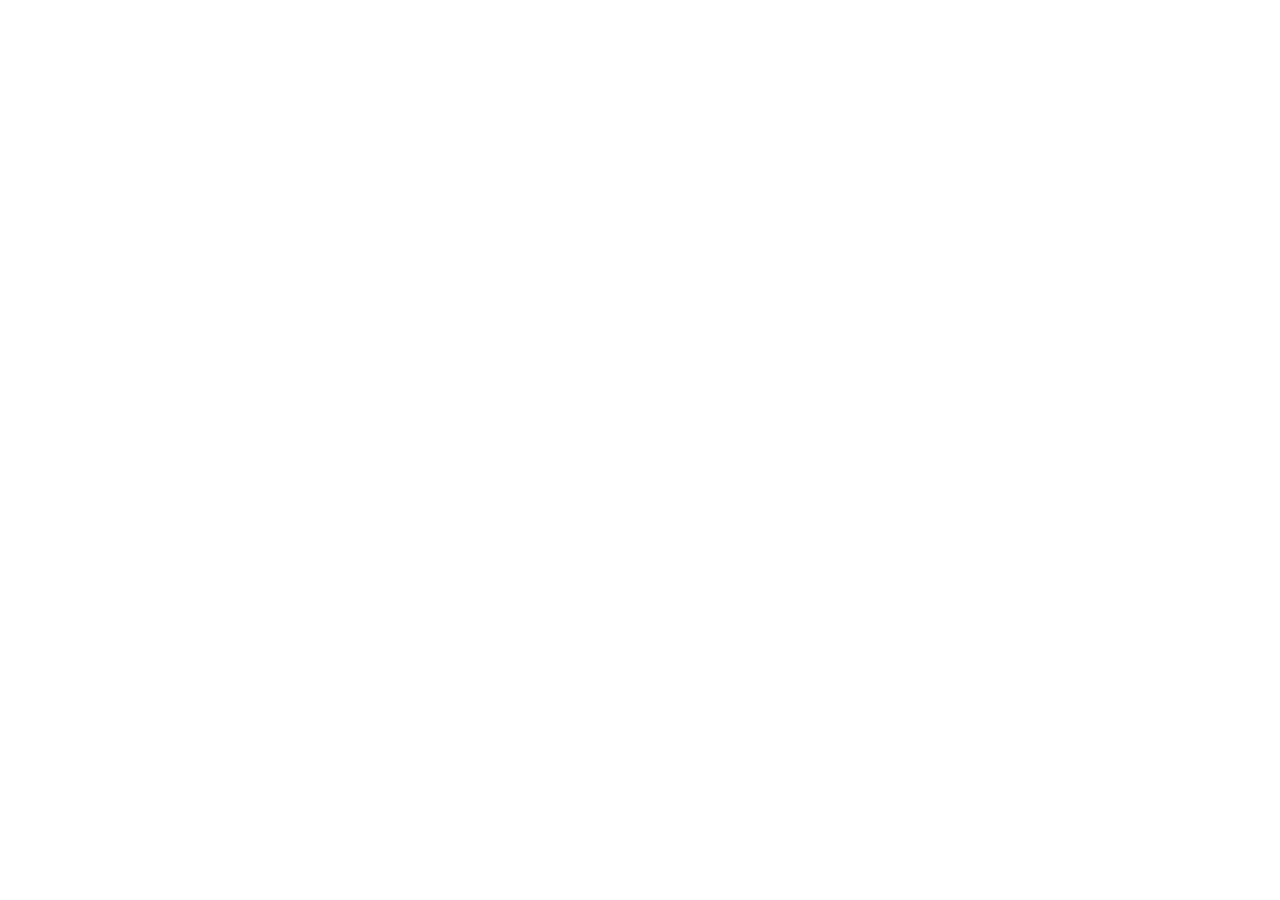
==== index.html @ eea73c3a "html created and all section name added" ====
<!DOCTYPE html>
<html lang="en">
  <head>
    <meta charset="UTF-8" />
    <meta name="viewport" content="width=device-width, initial-scale=1.0" />
    <title>Flower-Market</title>
  </head>
  <body>
    <section class="Navbar"></section>
    <section class="Banner"></section>
    <section class="Plants-section"></section>
    <section class="Plants-lover-section"></section>
    <section class="Latest-deal-section"></section>
    <section class="Join-section"></section>
    <section class="Footer"></section>
  </body>
</html>
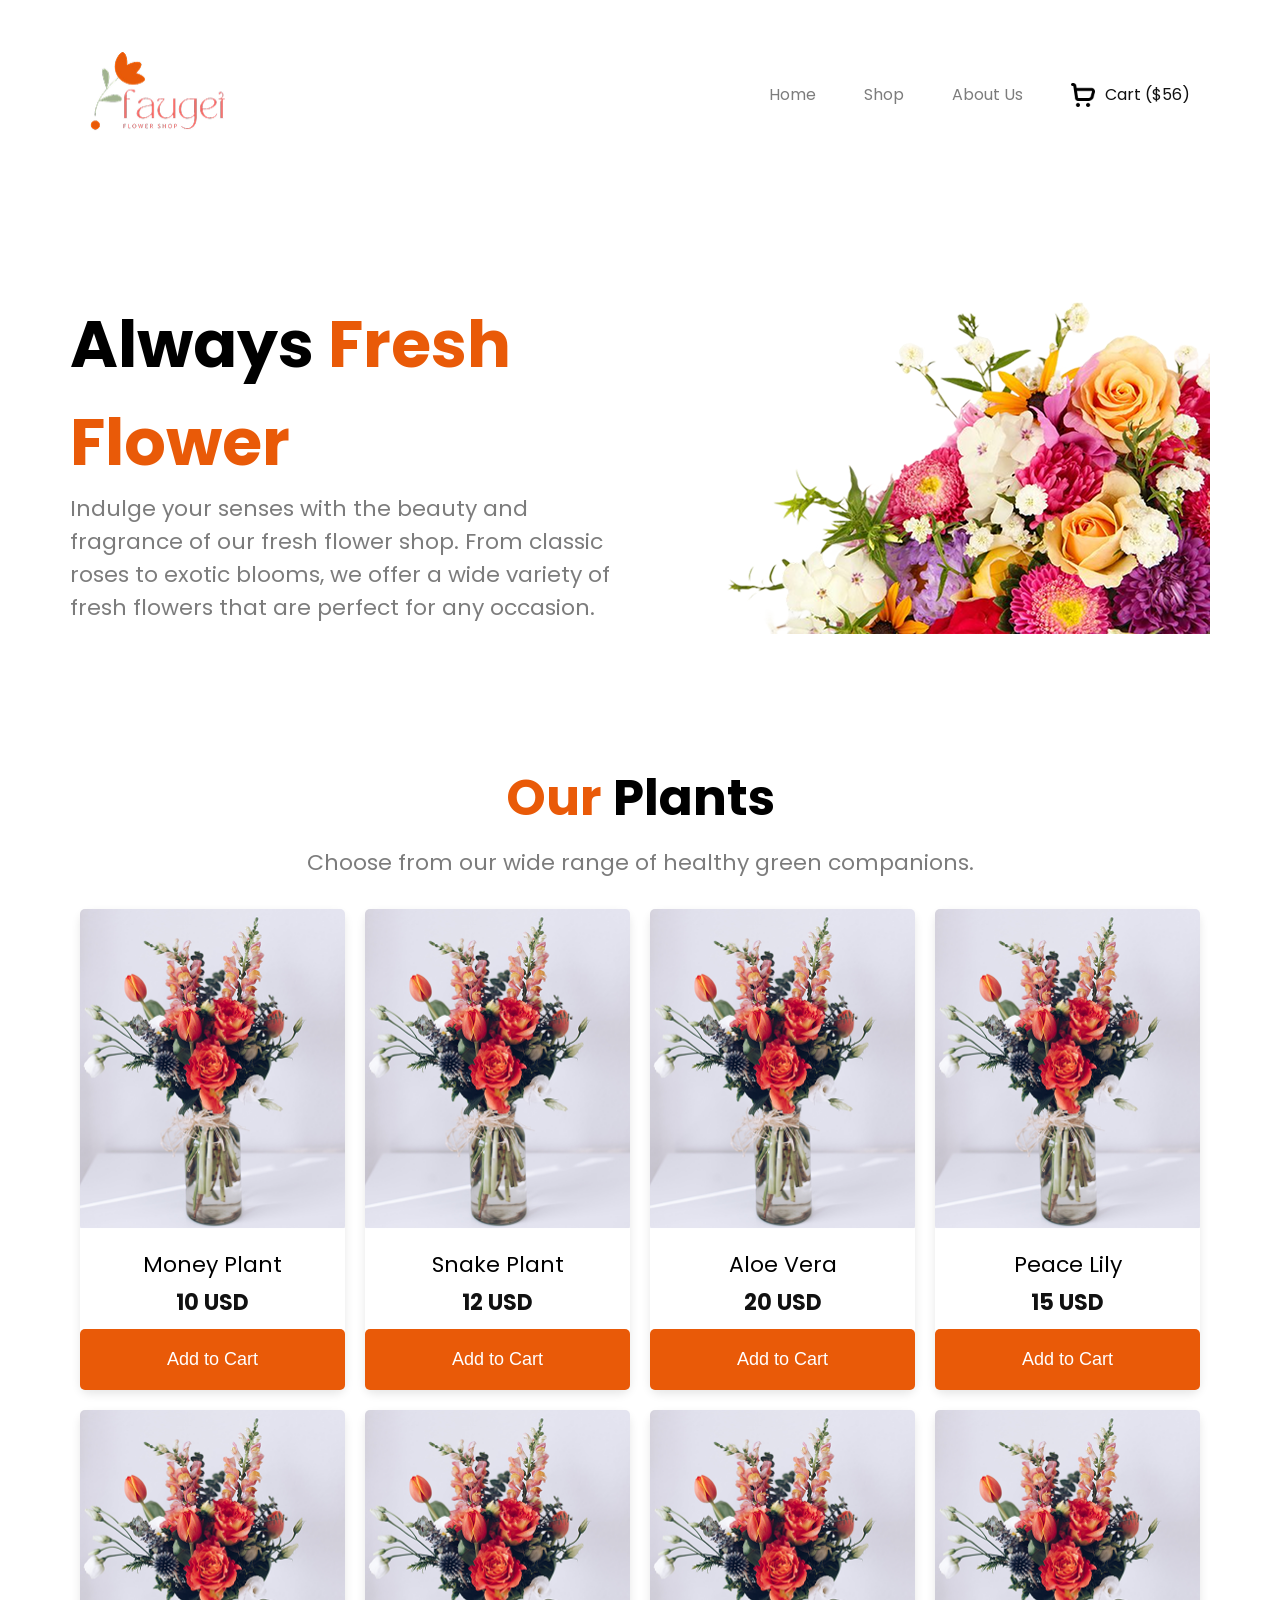
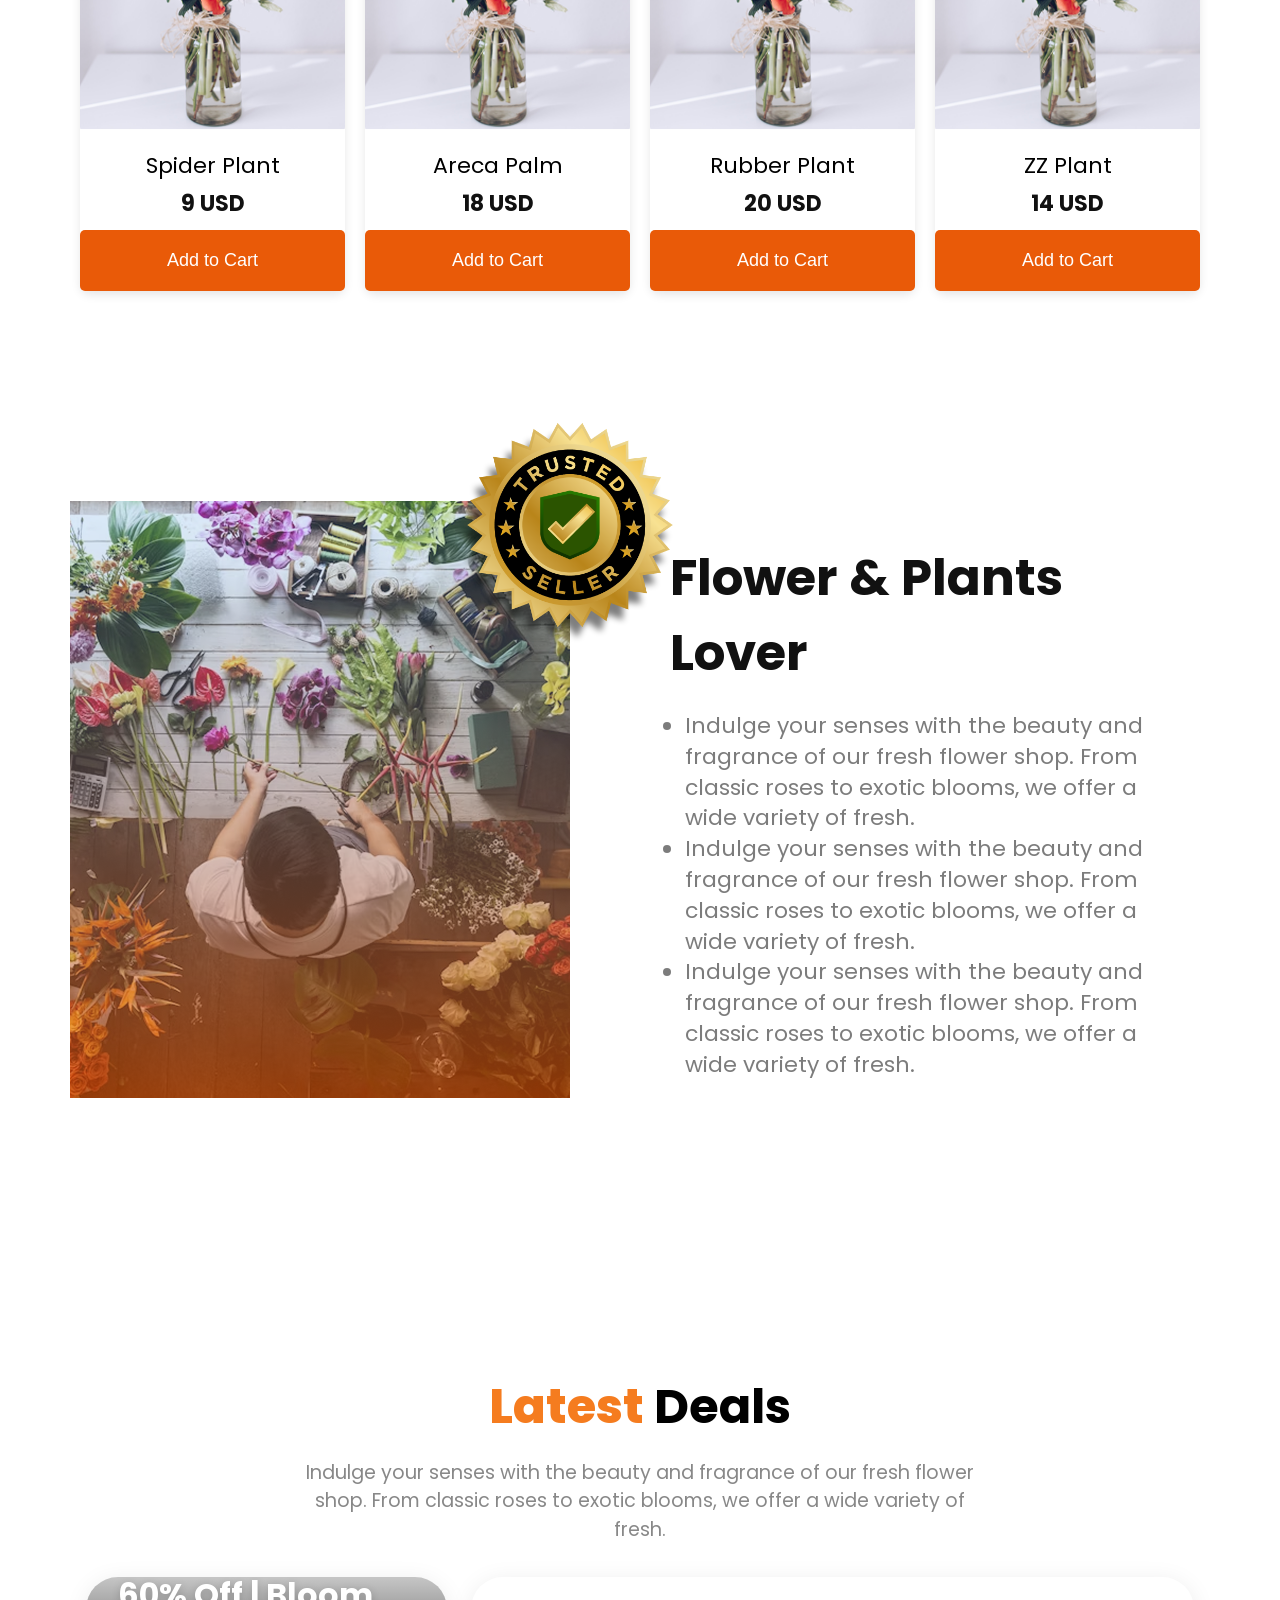
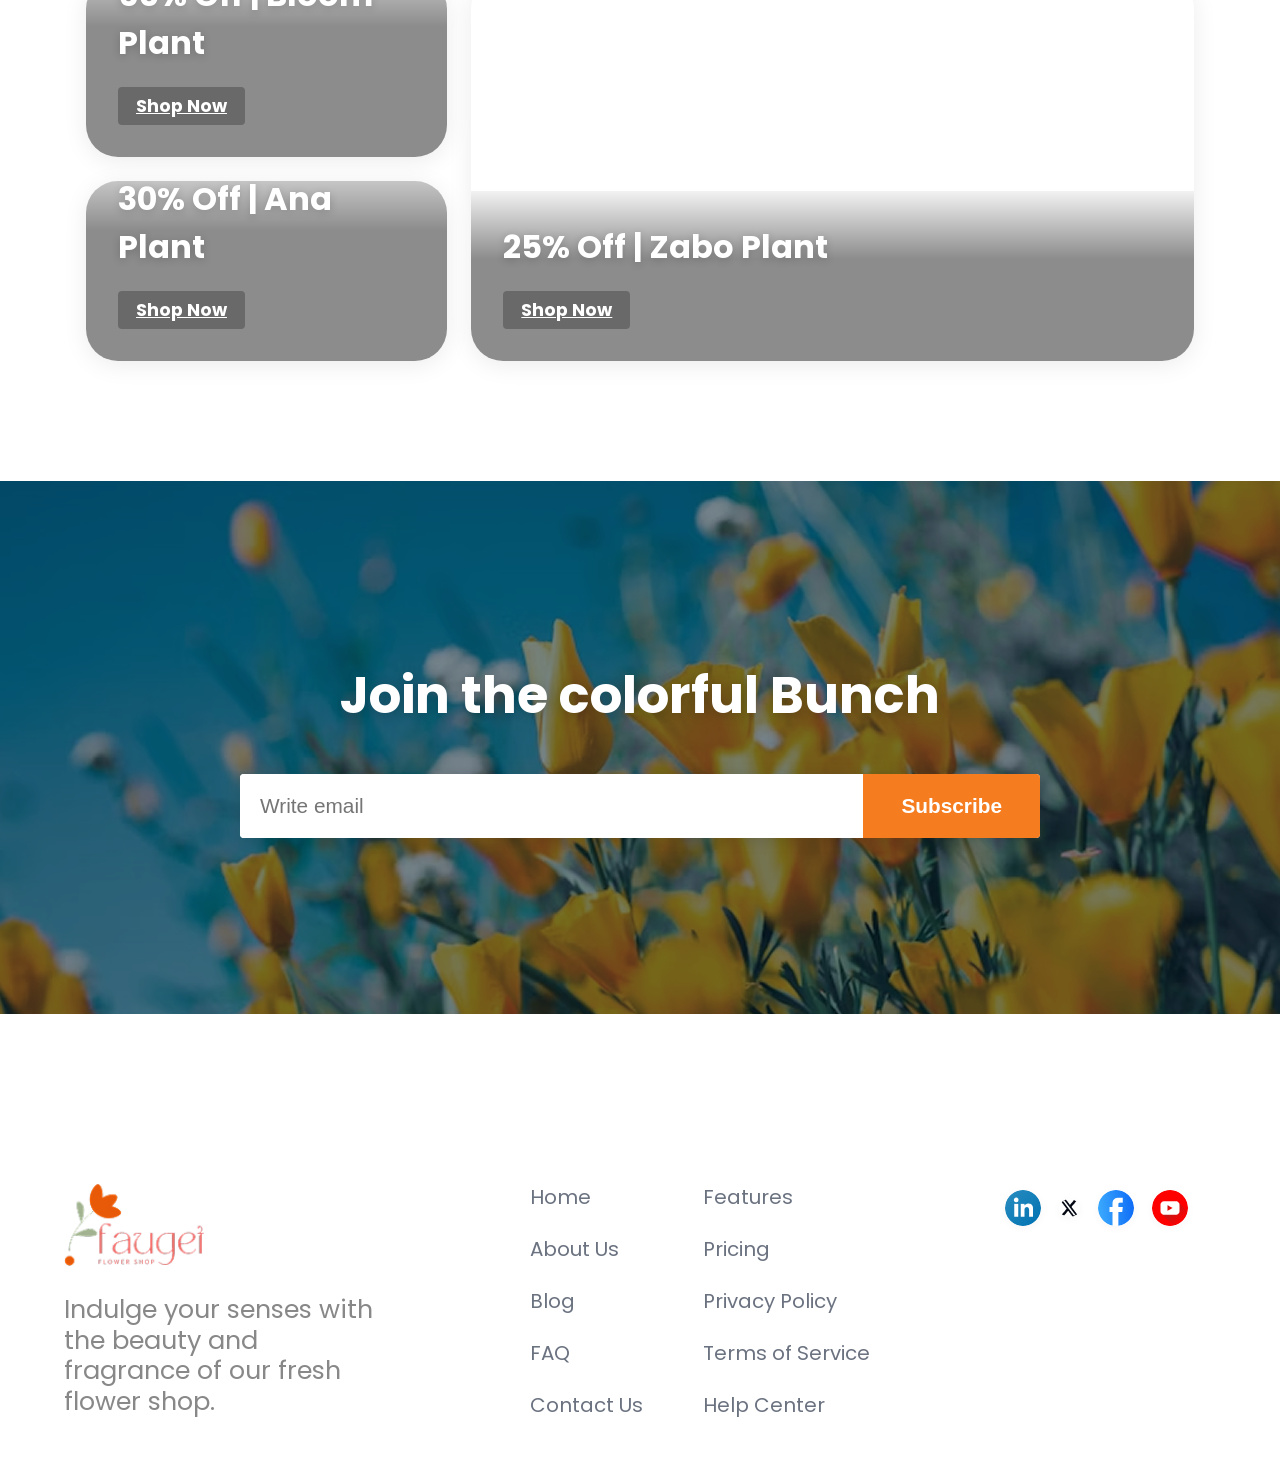
==== commit b60e6c61: "CSS added without responsiveness" ====
--- a/index.html
+++ b/index.html
@@ -4,14 +4,233 @@
     <meta charset="UTF-8" />
     <meta name="viewport" content="width=device-width, initial-scale=1.0" />
     <title>Flower-Market</title>
+    <link rel="stylesheet" href="style.css" />
   </head>
   <body>
-    <section class="Navbar"></section>
-    <section class="Banner"></section>
-    <section class="Plants-section"></section>
-    <section class="Plants-lover-section"></section>
-    <section class="Latest-deal-section"></section>
-    <section class="Join-section"></section>
-    <section class="Footer"></section>
+    <section class="Navbar">
+      <div class="logo">
+        <img src="assets/logo.png" alt="logo" />
+      </div>
+      <div class="menu">
+        <div class="menu-items">
+          <ul>
+            <a href="#"><li>Home</li></a>
+            <a href="#"><li>Shop</li></a>
+            <a href="#"><li>About Us</li></a>
+          </ul>
+        </div>
+        <div class="cart">
+          <img src="assets/shopping-cart.png" alt="cart-icon" />
+          <span>Cart ($56)</span>
+        </div>
+      </div>
+    </section>
+    <section class="Banner">
+      <div class="title-para">
+        <h1>Always <span>Fresh Flower</span></h1>
+        <p>
+          Indulge your senses with the beauty and fragrance of our fresh flower
+          shop. From classic roses to exotic blooms, we offer a wide variety of
+          fresh flowers that are perfect for any occasion.
+        </p>
+      </div>
+      <div class="banner-image">
+        <img src="assets/hero-flower.png" alt="Flower-image" />
+      </div>
+    </section>
+    <section class="plant-section">
+      <h2><span>Our</span> Plants</h2>
+      <p>Choose from our wide range of healthy green companions.</p>
+
+      <div class="plant-grid">
+        <!-- 8 Cards -->
+        <div class="card">
+          <img src="assets/sample-flower-image.png" alt="Plant 1" />
+          <h3>Money Plant</h3>
+          <p>10 USD</p>
+          <button>Add to Cart</button>
+        </div>
+
+        <div class="card">
+          <img src="assets/sample-flower-image.png" alt="Plant 2" />
+          <h3>Snake Plant</h3>
+          <p>12 USD</p>
+          <button>Add to Cart</button>
+        </div>
+
+        <div class="card">
+          <img src="assets/sample-flower-image.png" alt="Plant 3" />
+          <h3>Aloe Vera</h3>
+          <p>20 USD</p>
+          <button>Add to Cart</button>
+        </div>
+
+        <div class="card">
+          <img src="assets/sample-flower-image.png" alt="Plant 4" />
+          <h3>Peace Lily</h3>
+          <p>15 USD</p>
+          <button>Add to Cart</button>
+        </div>
+
+        <div class="card">
+          <img src="assets/sample-flower-image.png" alt="Plant 5" />
+          <h3>Spider Plant</h3>
+          <p>9 USD</p>
+          <button>Add to Cart</button>
+        </div>
+
+        <div class="card">
+          <img src="assets/sample-flower-image.png" alt="Plant 6" />
+          <h3>Areca Palm</h3>
+          <p>18 USD</p>
+          <button>Add to Cart</button>
+        </div>
+
+        <div class="card">
+          <img src="assets/sample-flower-image.png" alt="Plant 7" />
+          <h3>Rubber Plant</h3>
+          <p>20 USD</p>
+          <button>Add to Cart</button>
+        </div>
+
+        <div class="card">
+          <img src="assets/sample-flower-image.png" alt="Plant 8" />
+          <h3>ZZ Plant</h3>
+          <p>14 USD</p>
+          <button>Add to Cart</button>
+        </div>
+      </div>
+    </section>
+
+    <section class="Plants-lover-section">
+      <div class="image-container">
+        <img src="assets/flower-store.png" alt="Flower Shop" class="hero-img" />
+        <img
+          src="assets/trusted-badge.png"
+          alt="Trusted Seller Badge"
+          class="badge"
+        />
+        <img
+          src="assets/trusted-badge.png"
+          alt="Trusted Seller Badge"
+          class="shadow"
+        />
+      </div>
+      <div class="text-content">
+        <h1>Flower & Plants Lover</h1>
+        <ul>
+          <li>
+            Indulge your senses with the beauty and fragrance of our fresh
+            flower shop. From classic roses to exotic blooms, we offer a wide
+            variety of fresh.
+          </li>
+          <li>
+            Indulge your senses with the beauty and fragrance of our fresh
+            flower shop. From classic roses to exotic blooms, we offer a wide
+            variety of fresh.
+          </li>
+          <li>
+            Indulge your senses with the beauty and fragrance of our fresh
+            flower shop. From classic roses to exotic blooms, we offer a wide
+            variety of fresh.
+          </li>
+        </ul>
+      </div>
+    </section>
+    <section class="deals-section">
+      <div class="deals-header">
+        <h1><span class="highlight">Latest</span> Deals</h1>
+        <p>
+          Indulge your senses with the beauty and fragrance of our fresh flower
+          shop. From classic roses to exotic blooms, we offer a wide variety of
+          fresh.
+        </p>
+      </div>
+      <div class="deals-grid">
+        <div class="deals-left">
+          <div
+            class="deal-card small"
+            style="
+              background-image: url('https://images.unsplash.com/photo-1465101046530-73398c7f28ca?auto=format&fit=crop&w=600&q=80');
+            "
+          >
+            <div class="deal-content">
+              <div class="deal-title">60% Off | Bloom Plant</div>
+              <a href="#" class="shop-btn">Shop Now</a>
+            </div>
+          </div>
+          <div
+            class="deal-card small"
+            style="
+              background-image: url('https://images.unsplash.com/photo-1506744038136-46273834b3fb?auto=format&fit=crop&w=600&q=80');
+            "
+          >
+            <div class="deal-content">
+              <div class="deal-title">30% Off | Ana Plant</div>
+              <a href="#" class="shop-btn">Shop Now</a>
+            </div>
+          </div>
+        </div>
+        <div
+          class="deal-card large"
+          style="
+            background-image: url('https://images.unsplash.com/photo-1500534314209-a25ddb2bd429?auto=format&fit=crop&w=900&q=80');
+          "
+        >
+          <div class="deal-content">
+            <div class="deal-title">25% Off | Zabo Plant</div>
+            <a href="#" class="shop-btn">Shop Now</a>
+          </div>
+        </div>
+      </div>
+    </section>
+    <section class="subscribe-section">
+      <div class="subscribe-content">
+        <h1>Join the colorful Bunch</h1>
+        <form class="subscribe-form">
+          <input type="email" placeholder="Write email" required />
+          <button type="submit">Subscribe</button>
+        </form>
+      </div>
+    </section>
+    <footer class="footer">
+      <div class="footer-logo-desc">
+        <img src="assets/logo.png" alt="Logo" class="footer-logo" />
+        <p class="footer-desc">
+          Indulge your senses with the beauty and fragrance of our fresh flower
+          shop.
+        </p>
+      </div>
+      <div class="footer-links">
+        <ul>
+          <li>Home</li>
+          <li>About Us</li>
+          <li>Blog</li>
+          <li>FAQ</li>
+          <li>Contact Us</li>
+        </ul>
+        <ul>
+          <li>Features</li>
+          <li>Pricing</li>
+          <li>Privacy Policy</li>
+          <li>Terms of Service</li>
+          <li>Help Center</li>
+        </ul>
+      </div>
+      <div class="footer-social">
+        <a href="#" class="social linkedin" aria-label="LinkedIn">
+          <img src="assets/icon-linkedin.png" alt="linkedin" />
+        </a>
+        <a href="#" class="social x" aria-label="X">
+          <img src="assets/icon-twitter.png" alt="twitter" />
+        </a>
+        <a href="#" class="social facebook" aria-label="Facebook">
+          <img src="assets/icon-facebook.png" alt="facebook" />
+        </a>
+        <a href="#" class="social youtube" aria-label="YouTube">
+          <img src="assets/icon-youtube.png" alt="youtube" />
+        </a>
+      </div>
+    </footer>
   </body>
 </html>
--- a/style.css
+++ b/style.css
@@ -0,0 +1,562 @@
+@import url("https://fonts.googleapis.com/css2?family=Poppins:ital,wght@0,100;0,200;0,300;0,400;0,500;0,600;0,700;0,800;0,900;1,100;1,200;1,300;1,400;1,500;1,600;1,700;1,800;1,900&family=Roboto:ital,wght@0,100..900;1,100..900&display=swap");
+* {
+  margin: 0;
+  padding: 0;
+  box-sizing: border-box;
+}
+
+/* Common CSS */
+
+:root {
+  --primary-color: #e95a08;
+  --dark2: #00000083;
+}
+
+body {
+  font-family: "Poppins", sans-serif;
+}
+
+p {
+  color: var(--dark2);
+  font-size: 22px;
+}
+
+span {
+  color: var(--primary-color);
+}
+
+/* Navbar section */
+.Navbar {
+  max-width: 1140px;
+  margin: 30px auto;
+  display: flex;
+  justify-content: space-between;
+  padding: 20px;
+}
+
+.logo img {
+  height: 82px;
+  width: 135px;
+}
+
+.menu,
+.menu-items ul {
+  display: flex;
+  text-decoration: none;
+  list-style: none;
+  justify-content: center;
+  align-items: center;
+  gap: 48px;
+}
+
+ul a {
+  text-decoration: none;
+  color: var(--dark2);
+}
+ul a :hover {
+  text-decoration: none;
+  color: black;
+  font-weight: bold;
+}
+
+.cart {
+  display: flex;
+  justify-content: space-between;
+  align-items: center;
+  gap: 10px;
+}
+
+.cart img {
+  height: 24px;
+  width: 24px;
+}
+
+.cart span {
+  color: #111111;
+}
+
+.Banner {
+  margin: 120px auto;
+  max-width: 1140px;
+  display: flex;
+  justify-content: center;
+  align-items: center;
+}
+
+.Banner h1 {
+  font-size: 65px;
+  font-weight: bold;
+}
+
+.plant-section {
+  max-width: 1140px;
+  margin: auto;
+  text-align: center;
+}
+
+.plant-section h2 {
+  font-size: 50px;
+  margin-bottom: 10px;
+}
+
+.plant-section p {
+  margin-bottom: 30px;
+}
+
+.plant-grid {
+  display: grid;
+  grid-template-columns: repeat(4, 1fr);
+  gap: 20px;
+  padding: 0 10px;
+}
+
+.card {
+  max-width: 270px;
+  max-height: 484px;
+  background-color: #ffffff;
+  border-radius: 10px;
+  box-shadow: 0 4px 10px rgba(0, 0, 0, 0.1);
+  transition: transform 0.2s;
+}
+
+.card:hover {
+  transform: translateY(-5px);
+}
+
+.card img {
+  width: 100%;
+  height: 322px;
+  /* object-fit: cover; */
+  border-radius: 5px;
+}
+
+.card h3 {
+  margin: 10px 0 5px;
+  font-size: 22px;
+  font-weight: normal;
+}
+
+.card p {
+  color: #111111;
+  font-weight: bold;
+  margin-bottom: 10px;
+}
+
+.card button {
+  width: 100%;
+  padding: 20px 50px;
+  background-color: var(--primary-color);
+  color: white;
+  border: none;
+  border-radius: 5px;
+  cursor: pointer;
+  font-size: 18px;
+}
+
+.card button:hover {
+  background-color: #2563eb;
+}
+
+/* Mobile responsive (2 columns on small screens) */
+@media (max-width: 768px) {
+  .plant-grid {
+    grid-template-columns: repeat(2, 1fr);
+  }
+}
+
+.Plants-lover-section {
+  display: flex;
+  max-width: 1140px;
+  margin: 210px auto;
+  background: white;
+  border-radius: 8px;
+  position: relative;
+  gap: 60px;
+}
+
+.image-container {
+  position: relative;
+  flex: 1;
+  height: 597px;
+}
+
+.hero-img {
+  width: 100%;
+  height: 100%;
+  object-fit: cover;
+  display: block;
+}
+
+.badge {
+  position: absolute;
+  top: -20%;
+  left: 100%;
+  transform: translateX(-50%);
+  width: 286px;
+  z-index: 99;
+}
+
+.shadow {
+  position: absolute;
+  top: -18%;
+  left: 99%;
+  transform: translateX(-50%);
+  width: 284px;
+  filter: blur(3px) brightness(0);
+  opacity: 0.5;
+  z-index: 50;
+}
+
+.text-content {
+  flex: 1;
+  padding: 40px;
+}
+
+.text-content h1 {
+  font-size: 50px;
+  margin-bottom: 20px;
+  color: #111;
+  font-weight: bold;
+}
+
+.text-content ul {
+  list-style: disc;
+  padding-left: 15px;
+  color: var(--dark2);
+  line-height: 1.4;
+  font-size: 22px;
+}
+
+/* deals-section */
+.deals-section {
+  max-width: 1140px;
+  margin: 0 auto;
+  padding: 40px 16px 0 16px;
+}
+
+.deals-header {
+  text-align: center;
+  margin-bottom: 32px;
+}
+
+.deals-header h1 {
+  font-size: 3rem;
+  font-weight: 700;
+  margin-bottom: 16px;
+}
+
+.deals-header .highlight {
+  color: #f57c1f;
+  font-weight: 800;
+}
+
+.deals-header p {
+  color: #888;
+  font-size: 1.2rem;
+  max-width: 700px;
+  margin: 0 auto;
+  line-height: 1.5;
+}
+
+.deals-grid {
+  display: grid;
+  grid-template-columns: 1fr 2fr;
+  gap: 24px;
+}
+
+.deals-left {
+  display: flex;
+  flex-direction: column;
+  gap: 24px;
+}
+
+.deal-card {
+  position: relative;
+  background-size: cover;
+  background-position: center;
+  border-radius: 32px;
+  min-height: 180px;
+  display: flex;
+  align-items: flex-end;
+  overflow: hidden;
+  box-shadow: 0 4px 24px rgba(0, 0, 0, 0.08);
+}
+
+.deal-card.small {
+  height: 180px;
+}
+
+.deal-card.large {
+  height: 100%;
+  min-height: 384px;
+  display: flex;
+  align-items: flex-end;
+}
+
+.deal-content {
+  padding: 32px;
+  color: #fff;
+  width: 100%;
+  background: linear-gradient(
+    0deg,
+    rgba(0, 0, 0, 0.45) 60%,
+    rgba(0, 0, 0, 0.05) 100%
+  );
+  display: flex;
+  flex-direction: column;
+  align-items: flex-start;
+}
+
+.deal-title {
+  font-size: 2rem;
+  font-weight: 700;
+  margin-bottom: 16px;
+  text-shadow: 0 2px 8px rgba(0, 0, 0, 0.18);
+}
+
+.shop-btn {
+  display: inline-block;
+  color: #fff;
+  background: rgba(0, 0, 0, 0.25);
+  border: none;
+  font-weight: 700;
+  font-size: 1.1rem;
+  padding: 6px 18px;
+  border-radius: 4px;
+  text-decoration: underline;
+  margin-top: 4px;
+  transition: background 0.2s, color 0.2s;
+}
+.shop-btn:hover {
+  background: #fff;
+  color: #f57c1f;
+  text-decoration: none;
+}
+
+@media (max-width: 900px) {
+  .deals-grid {
+    grid-template-columns: 1fr;
+    gap: 24px;
+  }
+  .deal-card.large {
+    min-height: 220px;
+  }
+}
+
+@media (max-width: 600px) {
+  .deals-header h1 {
+    font-size: 2rem;
+  }
+  .deal-title {
+    font-size: 1.2rem;
+  }
+  .deal-card,
+  .deal-card.small,
+  .deal-card.large {
+    min-height: 160px;
+    height: auto;
+  }
+  .deal-content {
+    padding: 18px;
+  }
+}
+
+/* Join-section */
+.subscribe-section {
+  margin: 120px auto;
+  min-height: 533px;
+  width: 100%;
+  background: url("assets/news-letter-bg.png") center center/cover no-repeat;
+  display: flex;
+  align-items: center;
+  justify-content: center;
+  position: relative;
+}
+
+.subscribe-section::before {
+  content: "";
+  position: absolute;
+  inset: 0;
+  background: rgba(0, 0, 0, 0.25);
+  z-index: 1;
+}
+
+.subscribe-content {
+  position: relative;
+  z-index: 2;
+  width: 100%;
+  max-width: 800px;
+  text-align: center;
+  color: #fff;
+}
+
+.subscribe-content h1 {
+  font-size: 3.2rem;
+  font-weight: 700;
+  margin-bottom: 40px;
+  text-shadow: 0 2px 12px rgba(0, 0, 0, 0.18);
+}
+
+.subscribe-form {
+  display: flex;
+  max-width: 900px;
+  margin: 0 auto;
+  background: #fff;
+  border-radius: 4px;
+  overflow: hidden;
+  box-shadow: 0 2px 16px rgba(0, 0, 0, 0.1);
+}
+
+.subscribe-form input[type="email"] {
+  flex: 1;
+  padding: 20px;
+  font-size: 1.3rem;
+  border: none;
+  outline: none;
+  color: #333;
+  background: #fff;
+}
+
+.subscribe-form button {
+  background: #f57c1f;
+  color: #fff;
+  border: none;
+  padding: 0 38px;
+  font-size: 1.3rem;
+  font-weight: 600;
+  cursor: pointer;
+  transition: background 0.2s;
+}
+
+.subscribe-form button:hover {
+  background: #d65c00;
+}
+
+@media (max-width: 700px) {
+  .subscribe-content h1 {
+    font-size: 2rem;
+    margin-bottom: 24px;
+  }
+  .subscribe-form {
+    flex-direction: column;
+    max-width: 90vw;
+  }
+  .subscribe-form input[type="email"],
+  .subscribe-form button {
+    width: 100%;
+    font-size: 1rem;
+    padding: 16px;
+    box-sizing: border-box;
+  }
+  .subscribe-form button {
+    border-radius: 0 0 4px 4px;
+    padding: 16px 0;
+  }
+}
+
+/* Footer */
+.footer {
+  display: grid;
+  grid-template-columns: 1.5fr 2fr 1fr;
+  gap: 40px;
+  padding: 48px 5vw 32px 5vw;
+  align-items: flex-start;
+  justify-content: space-around;
+}
+
+.footer-logo-desc {
+  display: flex;
+  flex-direction: column;
+  align-items: flex-start;
+  gap: 18px;
+}
+
+.footer-logo {
+  width: 140px;
+  margin-bottom: 8px;
+}
+
+.footer-desc {
+  color: #888;
+  font-size: 1.6rem;
+  max-width: 320px;
+  line-height: 1.2;
+  margin: 0;
+}
+
+.footer-links {
+  display: flex;
+  justify-content: center;
+  gap: 60px;
+  width: 100%;
+}
+
+.footer-links ul {
+  list-style: none;
+  padding: 0;
+  margin: 0;
+}
+
+.footer-links li {
+  color: #6b7280;
+  font-size: 1.25rem;
+  margin-bottom: 22px;
+  cursor: pointer;
+  transition: color 0.2s;
+}
+.footer-links li:hover {
+  color: #f57c1f;
+}
+
+.footer-social {
+  display: flex;
+  gap: 18px;
+  justify-content: center;
+  align-items: center;
+  margin-top: 8px;
+}
+
+.social img {
+  display: block;
+  border-radius: 50%;
+  box-shadow: 0 2px 8px rgba(0, 0, 0, 0.04);
+  transition: transform 0.2s;
+}
+.social:hover img {
+  transform: scale(1.12);
+}
+
+/* Responsive for Mobile device */
+@media (max-width: 600px) {
+  .Navbar .menu-items {
+    display: none;
+  }
+
+  .logo img {
+    width: 63px;
+    height: 38px;
+  }
+
+  .cart img {
+    width: 22px;
+  }
+
+  .Banner {
+    flex-direction: column-reverse;
+  }
+
+  .Banner img {
+    max-height: 245px;
+    max-width: 394px;
+  }
+
+  .footer {
+    grid-template-columns: 1fr;
+    gap: 32px;
+    text-align: left;
+    padding: 32px 4vw 24px 4vw;
+  }
+  .footer-logo-desc {
+    align-items: flex-start;
+  }
+}
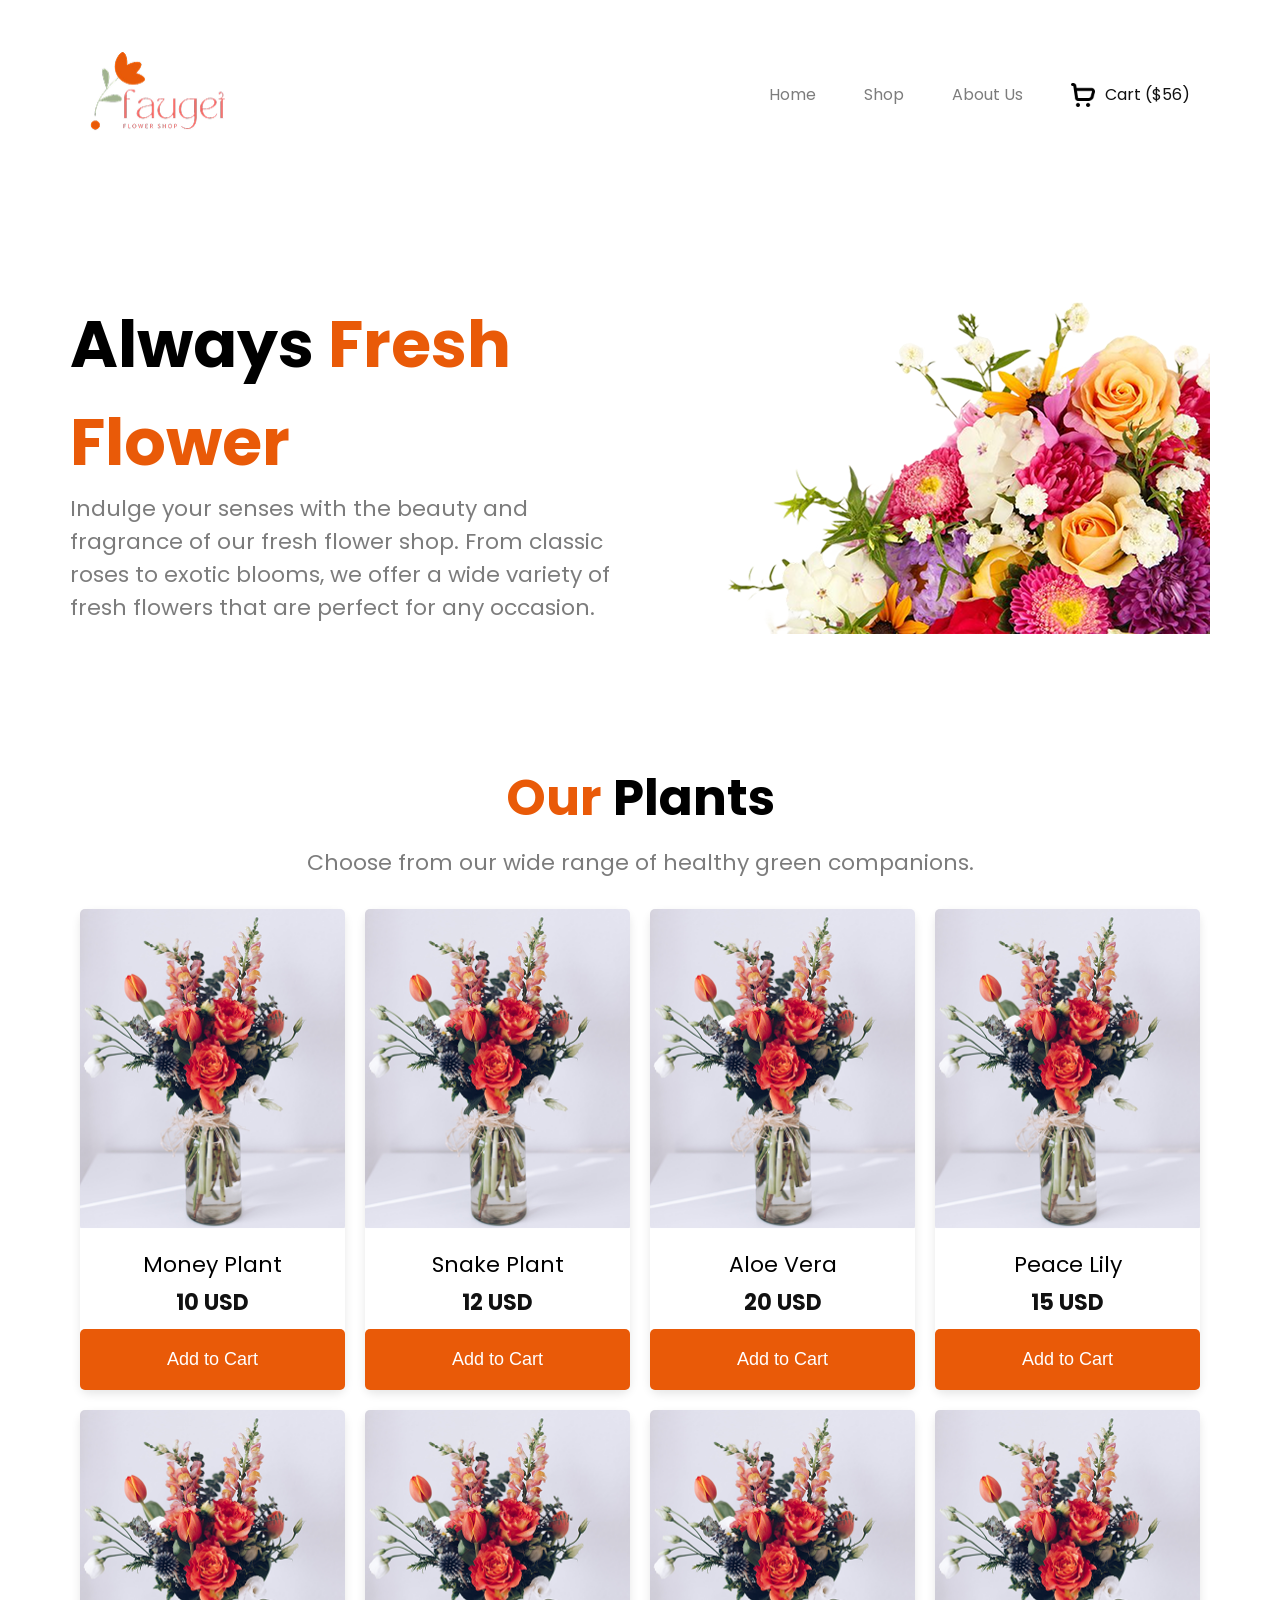
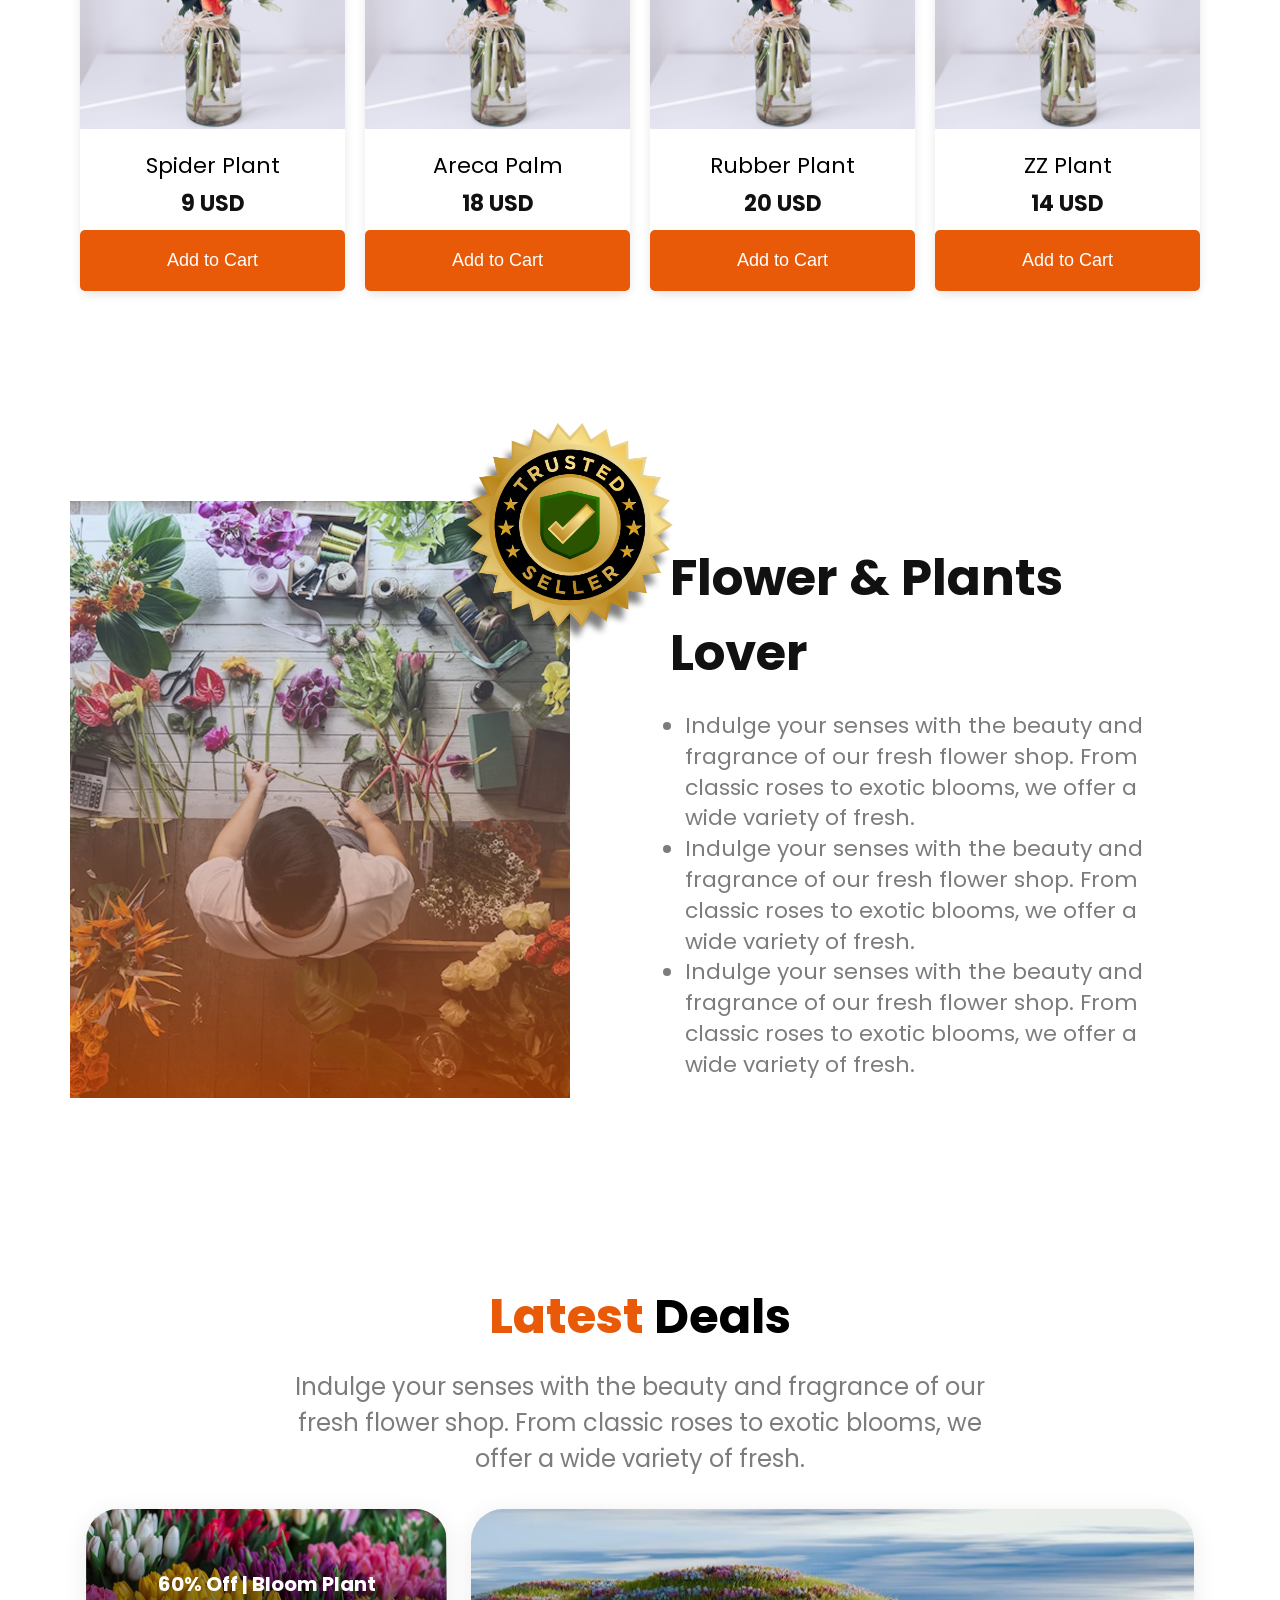
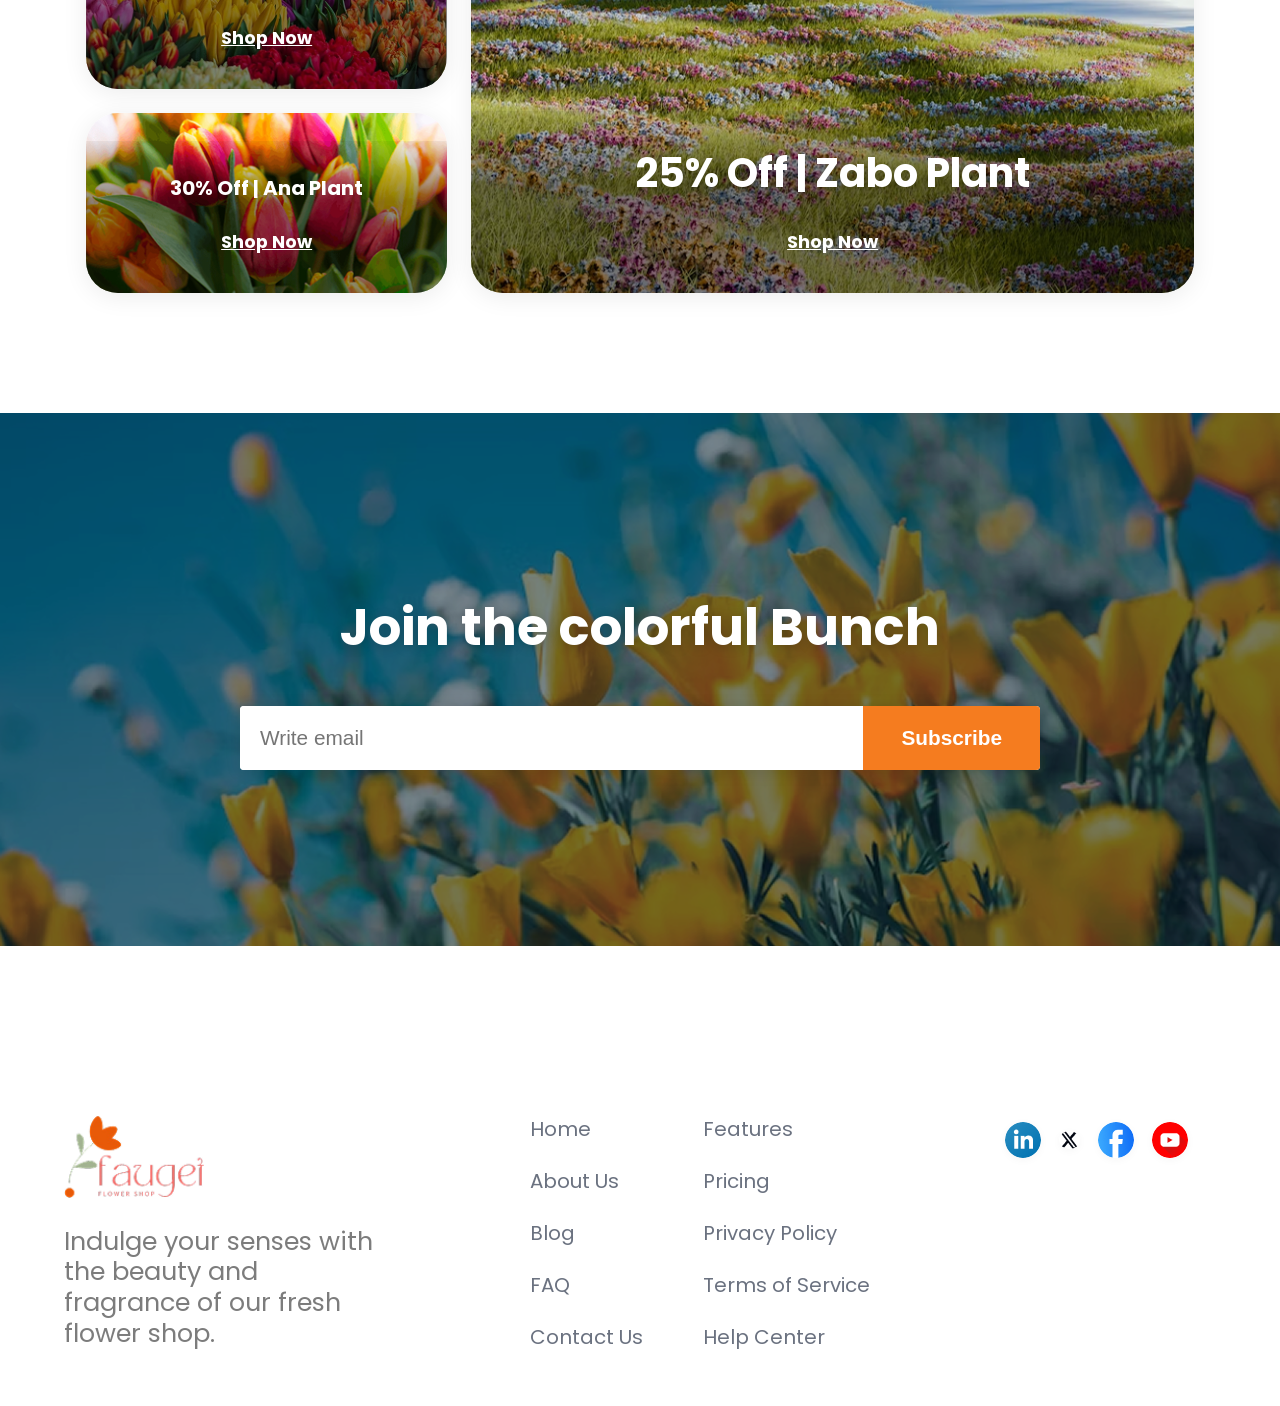
==== commit 215abe00: "Added the HTML and Almost all CSS" ====
--- a/index.html
+++ b/index.html
@@ -7,6 +7,7 @@
     <link rel="stylesheet" href="style.css" />
   </head>
   <body>
+    <!-- Navbar section -->
     <section class="Navbar">
       <div class="logo">
         <img src="assets/logo.png" alt="logo" />
@@ -25,6 +26,8 @@
         </div>
       </div>
     </section>
+
+    <!-- Banner section -->
     <section class="Banner">
       <div class="title-para">
         <h1>Always <span>Fresh Flower</span></h1>
@@ -38,6 +41,8 @@
         <img src="assets/hero-flower.png" alt="Flower-image" />
       </div>
     </section>
+
+    <!-- Plant Cards section -->
     <section class="plant-section">
       <h2><span>Our</span> Plants</h2>
       <p>Choose from our wide range of healthy green companions.</p>
@@ -102,6 +107,7 @@
       </div>
     </section>
 
+    <!-- Plants Lover section -->
     <section class="Plants-lover-section">
       <div class="image-container">
         <img src="assets/flower-store.png" alt="Flower Shop" class="hero-img" />
@@ -137,6 +143,8 @@
         </ul>
       </div>
     </section>
+
+    <!-- Deals section -->
     <section class="deals-section">
       <div class="deals-header">
         <h1><span class="highlight">Latest</span> Deals</h1>
@@ -150,40 +158,36 @@
         <div class="deals-left">
           <div
             class="deal-card small"
-            style="
-              background-image: url('https://images.unsplash.com/photo-1465101046530-73398c7f28ca?auto=format&fit=crop&w=600&q=80');
-            "
+            style="background-image: url('assets/deal-bloom.png')"
           >
             <div class="deal-content">
-              <div class="deal-title">60% Off | Bloom Plant</div>
-              <a href="#" class="shop-btn">Shop Now</a>
+              <div class="deal-title title-1">60% Off | Bloom Plant</div>
+              <a href="#" class="shop-btn btn-1">Shop Now</a>
             </div>
           </div>
           <div
             class="deal-card small"
-            style="
-              background-image: url('https://images.unsplash.com/photo-1506744038136-46273834b3fb?auto=format&fit=crop&w=600&q=80');
-            "
+            style="background-image: url('assets/deal-ana.png')"
           >
             <div class="deal-content">
-              <div class="deal-title">30% Off | Ana Plant</div>
-              <a href="#" class="shop-btn">Shop Now</a>
+              <div class="deal-title title-1">30% Off | Ana Plant</div>
+              <a href="#" class="shop-btn btn-1">Shop Now</a>
             </div>
           </div>
         </div>
         <div
           class="deal-card large"
-          style="
-            background-image: url('https://images.unsplash.com/photo-1500534314209-a25ddb2bd429?auto=format&fit=crop&w=900&q=80');
-          "
+          style="background-image: url('assets/deal-zabo.png')"
         >
           <div class="deal-content">
-            <div class="deal-title">25% Off | Zabo Plant</div>
-            <a href="#" class="shop-btn">Shop Now</a>
+            <div class="deal-title title-2">25% Off | Zabo Plant</div>
+            <a href="#" class="shop-btn btn-2">Shop Now</a>
           </div>
         </div>
       </div>
     </section>
+
+    <!-- Join section -->
     <section class="subscribe-section">
       <div class="subscribe-content">
         <h1>Join the colorful Bunch</h1>
@@ -193,6 +197,8 @@
         </form>
       </div>
     </section>
+
+    <!-- Footer section -->
     <footer class="footer">
       <div class="footer-logo-desc">
         <img src="assets/logo.png" alt="Logo" class="footer-logo" />
--- a/style.css
+++ b/style.css
@@ -6,7 +6,6 @@
 }
 
 /* Common CSS */
-
 :root {
   --primary-color: #e95a08;
   --dark2: #00000083;
@@ -75,6 +74,7 @@
   color: #111111;
 }
 
+/* Banner Section */
 .Banner {
   margin: 120px auto;
   max-width: 1140px;
@@ -88,6 +88,7 @@
   font-weight: bold;
 }
 
+/* Plants card section */
 .plant-section {
   max-width: 1140px;
   margin: auto;
@@ -157,17 +158,12 @@
   background-color: #2563eb;
 }
 
-/* Mobile responsive (2 columns on small screens) */
-@media (max-width: 768px) {
-  .plant-grid {
-    grid-template-columns: repeat(2, 1fr);
-  }
-}
-
+/* Plants Lover section */
 .Plants-lover-section {
   display: flex;
   max-width: 1140px;
-  margin: 210px auto;
+  margin: 120px auto;
+  margin-top: 210px;
   background: white;
   border-radius: 8px;
   position: relative;
@@ -246,13 +242,13 @@
 }
 
 .deals-header .highlight {
-  color: #f57c1f;
+  color: var(--primary-color);
   font-weight: 800;
 }
 
 .deals-header p {
-  color: #888;
-  font-size: 1.2rem;
+  color: var(--dark2);
+  font-size: 24px;
   max-width: 700px;
   margin: 0 auto;
   line-height: 1.5;
@@ -304,7 +300,8 @@
   );
   display: flex;
   flex-direction: column;
-  align-items: flex-start;
+  align-items: center;
+  justify-content: center;
 }
 
 .deal-title {
@@ -314,10 +311,23 @@
   text-shadow: 0 2px 8px rgba(0, 0, 0, 0.18);
 }
 
+.title-1 {
+  font-size: 20px;
+}
+.btn-1 {
+  font-size: 16px;
+}
+
+.title-2 {
+  font-size: 40px;
+}
+.btn-2 {
+  font-size: 28px;
+}
+
 .shop-btn {
   display: inline-block;
   color: #fff;
-  background: rgba(0, 0, 0, 0.25);
   border: none;
   font-weight: 700;
   font-size: 1.1rem;
@@ -329,36 +339,8 @@
 }
 .shop-btn:hover {
   background: #fff;
-  color: #f57c1f;
+  color: var(--primary-color);
   text-decoration: none;
-}
-
-@media (max-width: 900px) {
-  .deals-grid {
-    grid-template-columns: 1fr;
-    gap: 24px;
-  }
-  .deal-card.large {
-    min-height: 220px;
-  }
-}
-
-@media (max-width: 600px) {
-  .deals-header h1 {
-    font-size: 2rem;
-  }
-  .deal-title {
-    font-size: 1.2rem;
-  }
-  .deal-card,
-  .deal-card.small,
-  .deal-card.large {
-    min-height: 160px;
-    height: auto;
-  }
-  .deal-content {
-    padding: 18px;
-  }
 }
 
 /* Join-section */
@@ -432,29 +414,7 @@
   background: #d65c00;
 }
 
-@media (max-width: 700px) {
-  .subscribe-content h1 {
-    font-size: 2rem;
-    margin-bottom: 24px;
-  }
-  .subscribe-form {
-    flex-direction: column;
-    max-width: 90vw;
-  }
-  .subscribe-form input[type="email"],
-  .subscribe-form button {
-    width: 100%;
-    font-size: 1rem;
-    padding: 16px;
-    box-sizing: border-box;
-  }
-  .subscribe-form button {
-    border-radius: 0 0 4px 4px;
-    padding: 16px 0;
-  }
-}
-
-/* Footer */
+/* Footer section */
 .footer {
   display: grid;
   grid-template-columns: 1.5fr 2fr 1fr;
@@ -477,7 +437,7 @@
 }
 
 .footer-desc {
-  color: #888;
+  color: var(--dark2);
   font-size: 1.6rem;
   max-width: 320px;
   line-height: 1.2;
@@ -527,7 +487,7 @@
 }
 
 /* Responsive for Mobile device */
-@media (max-width: 600px) {
+@media (max-width: 900px) {
   .Navbar .menu-items {
     display: none;
   }
@@ -537,6 +497,11 @@
     height: 38px;
   }
 
+  p {
+    color: var(--dark2);
+    font-size: 14px;
+  }
+
   .cart img {
     width: 22px;
   }
@@ -547,16 +512,199 @@
 
   .Banner img {
     max-height: 245px;
-    max-width: 394px;
+    max-width: 100%;
+  }
+
+  .Banner h1 {
+    font-size: 24px;
+    font-weight: bold;
+  }
+
+  .Banner p {
+    max-width: 360px;
+  }
+
+  .plant-grid {
+    grid-template-columns: repeat(2, 1fr);
+    align-items: center;
+    gap: 30px;
+  }
+
+  .plant-section h2 {
+    font-size: 24px;
+    margin-bottom: 10px;
+  }
+
+  .plant-section p {
+    margin-bottom: 30px;
+  }
+
+  .card {
+    margin: 0 auto;
+    max-width: 172px;
+    max-height: 340px;
+  }
+
+  .card img {
+    width: 100%;
+    height: 197px;
+    /* object-fit: cover; */
+    border-radius: 5px;
+  }
+
+  .card h3 {
+    margin: 10px 0 5px;
+    font-size: 16px;
+  }
+
+  .card p {
+    margin-bottom: 16px;
+  }
+
+  .card button {
+    font-size: 16px;
+    padding: 10px;
+  }
+
+  .Plants-lover-section {
+    flex-direction: column;
+    max-width: 360px;
+    margin: 40px auto;
+    background: white;
+    border-radius: 8px;
+    position: relative;
+    gap: 10px;
+  }
+
+  .image-container {
+    position: relative;
+    flex: 1;
+    height: 396px;
+  }
+
+  .hero-img {
+    width: 100%;
+    height: 100%;
+    object-fit: cover;
+    display: block;
+  }
+
+  .badge {
+    position: absolute;
+    display: none;
+  }
+
+  .shadow {
+    position: absolute;
+    display: none;
+  }
+
+  .text-content {
+    flex: 1;
+    padding: 10px;
+  }
+
+  .text-content h1 {
+    font-size: 24px;
+    margin-bottom: 15px;
+  }
+
+  .text-content ul {
+    list-style: disc;
+    padding-left: 15px;
+    color: var(--dark2);
+    line-height: 1.4;
+    font-size: 14px;
+  }
+
+  .deals-grid {
+    grid-template-columns: 1fr;
+    gap: 24px;
+  }
+  .deal-card.large {
+    min-height: 220px;
+  }
+
+  .deals-header h1 {
+    font-size: 24px;
+  }
+  .deals-header p {
+    font-size: 14px;
+  }
+  .deal-title {
+    font-size: 20px;
+  }
+  .deal-card,
+  .deal-card.small,
+  .deal-card.large {
+    height: auto;
+  }
+  .deal-content {
+    display: flex;
+    justify-content: center;
+    align-items: center;
+  }
+
+  .shop-btn {
+    display: inline-block;
+    color: #fff;
+    border: none;
+    font-weight: 700;
+    font-size: 16px;
+  }
+
+  .subscribe-section {
+    margin: 60px auto;
+    min-height: 275px;
+  }
+
+  .subscribe-content h1 {
+    font-size: 20px;
+    margin-bottom: 24px;
+  }
+  .subscribe-form {
+    max-width: 90vw;
+  }
+  .subscribe-form input[type="email"],
+  .subscribe-form button {
+    width: 30%;
+    font-size: 16px;
+    padding: 16px;
+    box-sizing: border-box;
+  }
+  .subscribe-form button {
+    padding: 20px 8px;
   }
 
   .footer {
     grid-template-columns: 1fr;
-    gap: 32px;
+    gap: 20px;
     text-align: left;
     padding: 32px 4vw 24px 4vw;
   }
   .footer-logo-desc {
     align-items: flex-start;
   }
-}
+
+  .footer-logo-desc img {
+    max-width: 180px;
+  }
+
+  .footer-links {
+    flex-direction: column;
+    gap: 20px;
+  }
+
+  .footer-links ul li {
+    font-size: 16px;
+  }
+
+  .footer-desc {
+    font-size: 16px;
+  }
+
+  .footer-social {
+    justify-content: flex-start;
+    margin-top: 1px;
+  }
+}
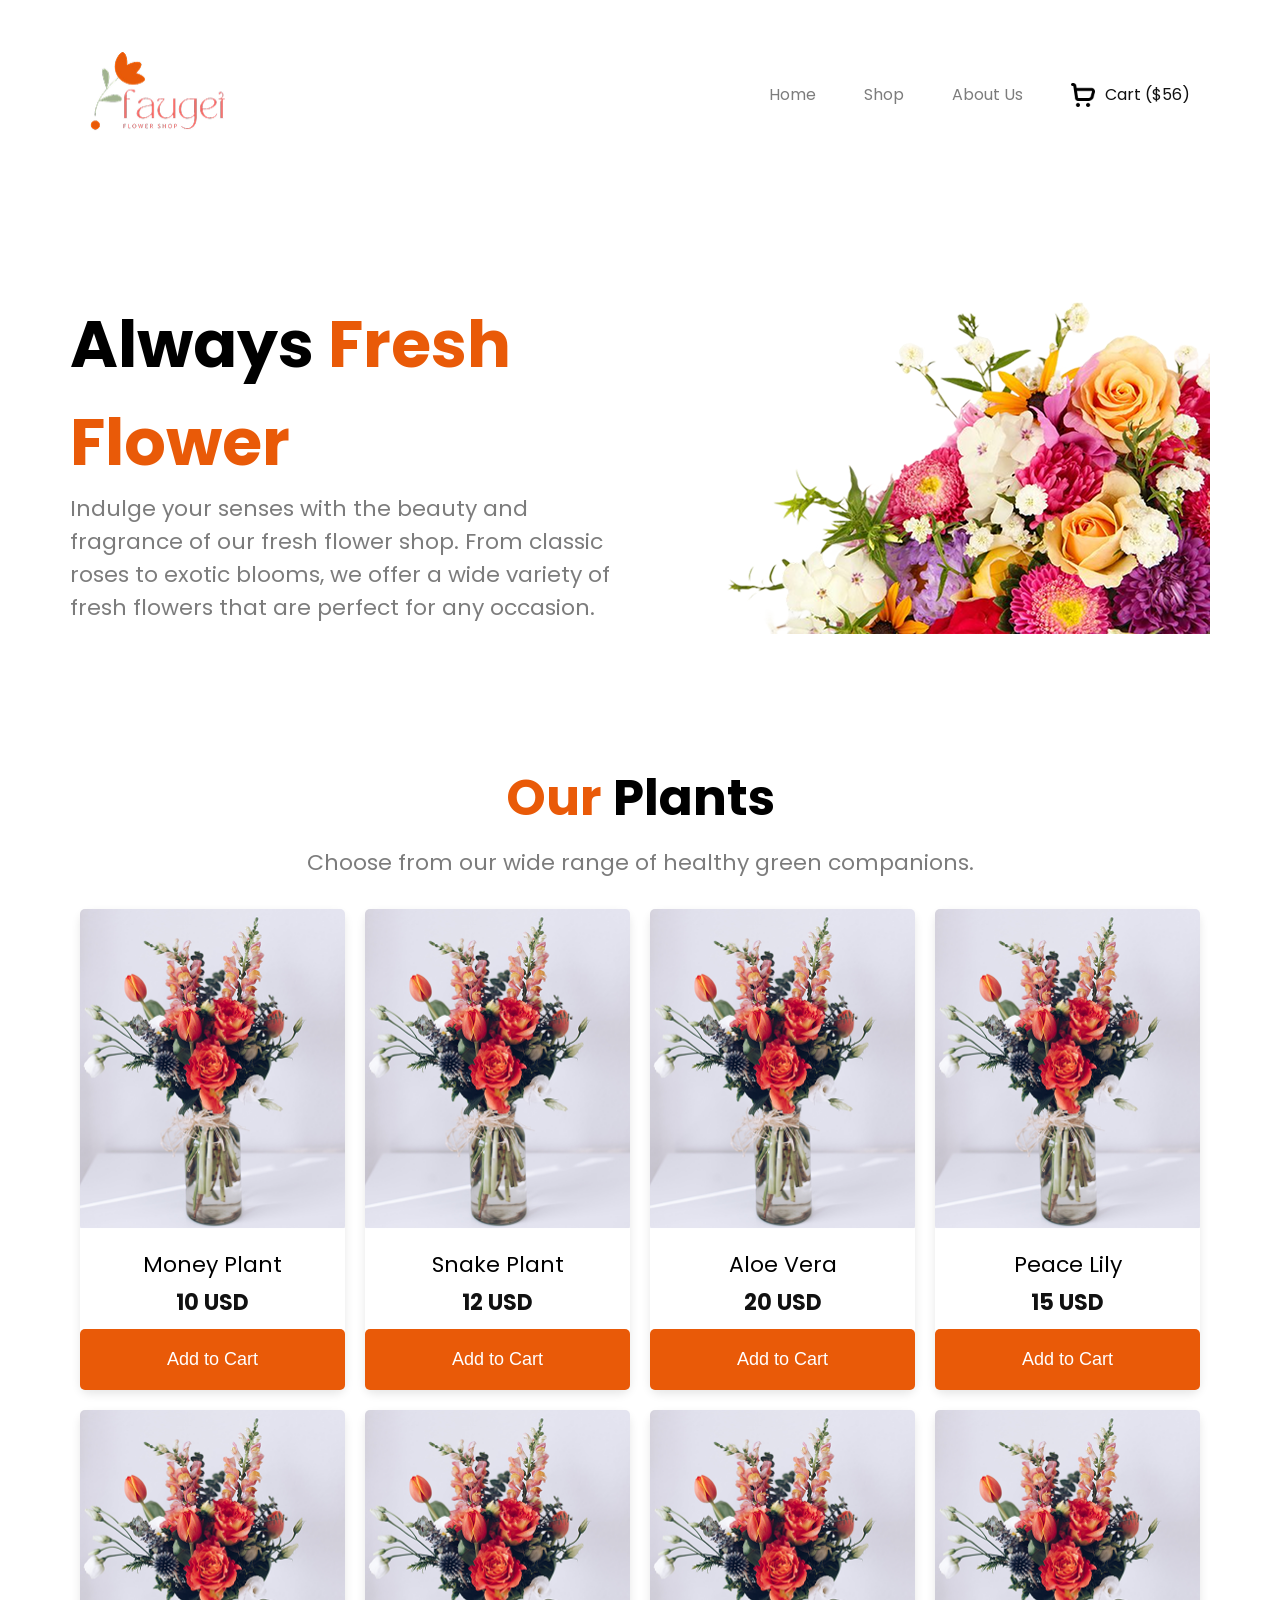
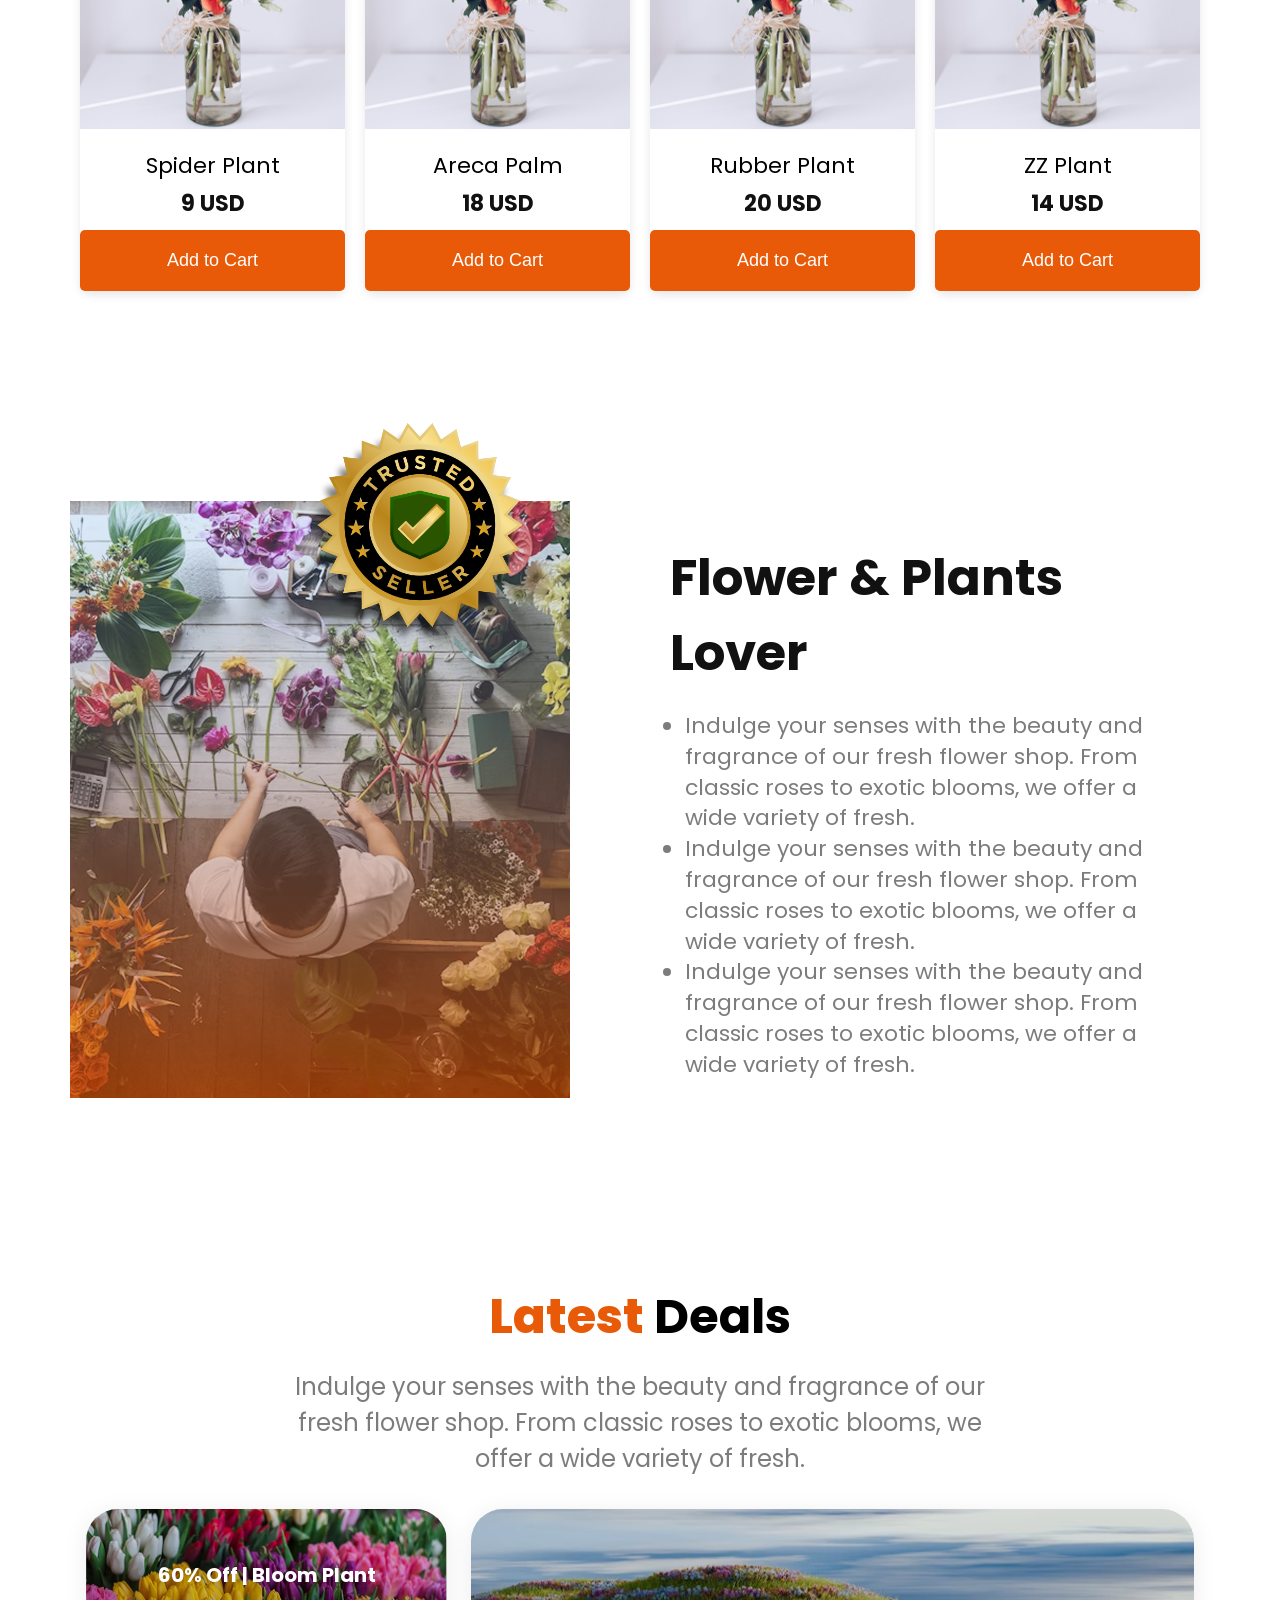
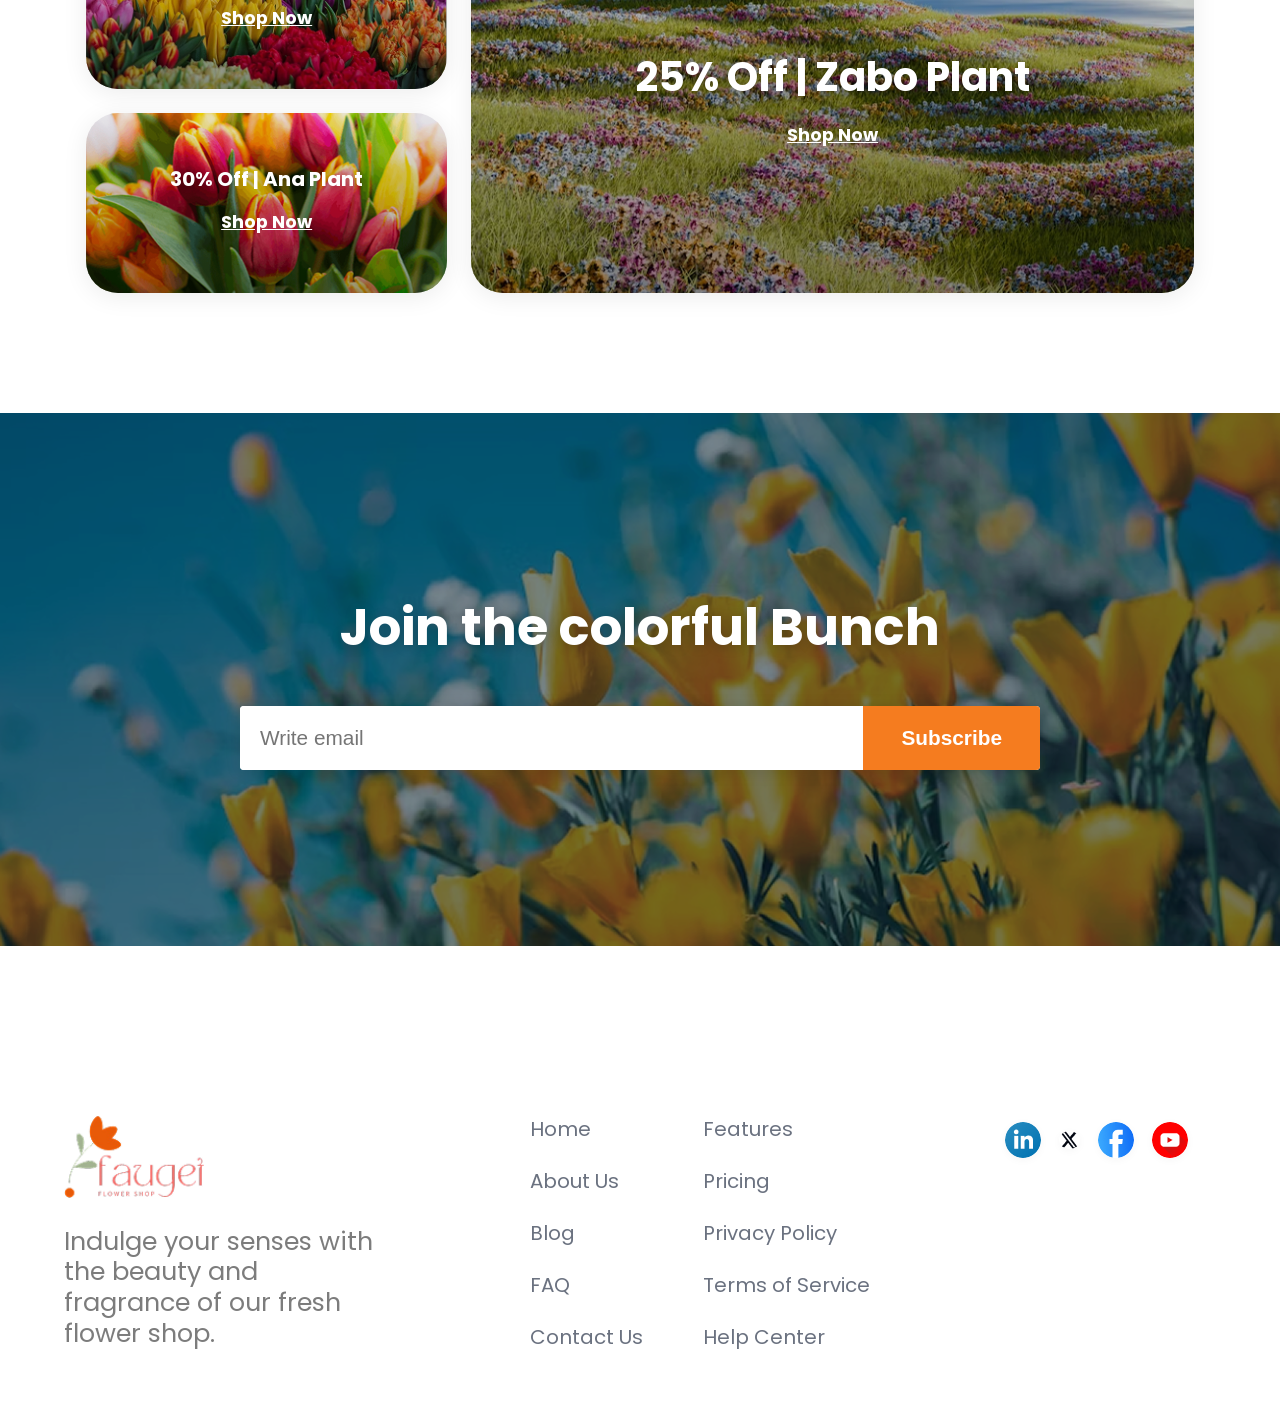
==== commit 5c1136a9: "Trusted badge spinning added now" ====
--- a/index.html
+++ b/index.html
@@ -30,7 +30,13 @@
     <!-- Banner section -->
     <section class="Banner">
       <div class="title-para">
-        <h1>Always <span>Fresh Flower</span></h1>
+        <h1>
+          Always
+          <span
+            >Fresh <br />
+            Flower</span
+          >
+        </h1>
         <p>
           Indulge your senses with the beauty and fragrance of our fresh flower
           shop. From classic roses to exotic blooms, we offer a wide variety of
--- a/style.css
+++ b/style.css
@@ -186,21 +186,32 @@
 .badge {
   position: absolute;
   top: -20%;
-  left: 100%;
+  left: 70%;
   transform: translateX(-50%);
   width: 286px;
   z-index: 99;
+  animation: spin 5s linear infinite;
+}
+
+@keyframes spin {
+  0% {
+    transform: rotate(0deg);
+  }
+  100% {
+    transform: rotate(360deg);
+  }
 }
 
 .shadow {
   position: absolute;
   top: -18%;
-  left: 99%;
+  left: 69%;
   transform: translateX(-50%);
   width: 284px;
   filter: blur(3px) brightness(0);
   opacity: 0.5;
   z-index: 50;
+  animation: spin 5s linear infinite;
 }
 
 .text-content {
@@ -273,7 +284,7 @@
   border-radius: 32px;
   min-height: 180px;
   display: flex;
-  align-items: flex-end;
+  align-items: center;
   overflow: hidden;
   box-shadow: 0 4px 24px rgba(0, 0, 0, 0.08);
 }
@@ -286,28 +297,31 @@
   height: 100%;
   min-height: 384px;
   display: flex;
-  align-items: flex-end;
+  align-items: center;
 }
 
 .deal-content {
   padding: 32px;
   color: #fff;
   width: 100%;
+
+  display: flex;
+  flex-direction: column;
+  justify-content: center;
+  align-items: center;
+
   background: linear-gradient(
     0deg,
-    rgba(0, 0, 0, 0.45) 60%,
-    rgba(0, 0, 0, 0.05) 100%
+    rgba(0, 0, 0, 0.4) 0%,
+    rgba(0, 0, 0, 0.08) 100%
   );
-  display: flex;
-  flex-direction: column;
-  align-items: center;
-  justify-content: center;
+  height: 100%;
 }
 
 .deal-title {
   font-size: 2rem;
   font-weight: 700;
-  margin-bottom: 16px;
+  margin-bottom: 5px;
   text-shadow: 0 2px 8px rgba(0, 0, 0, 0.18);
 }
 
